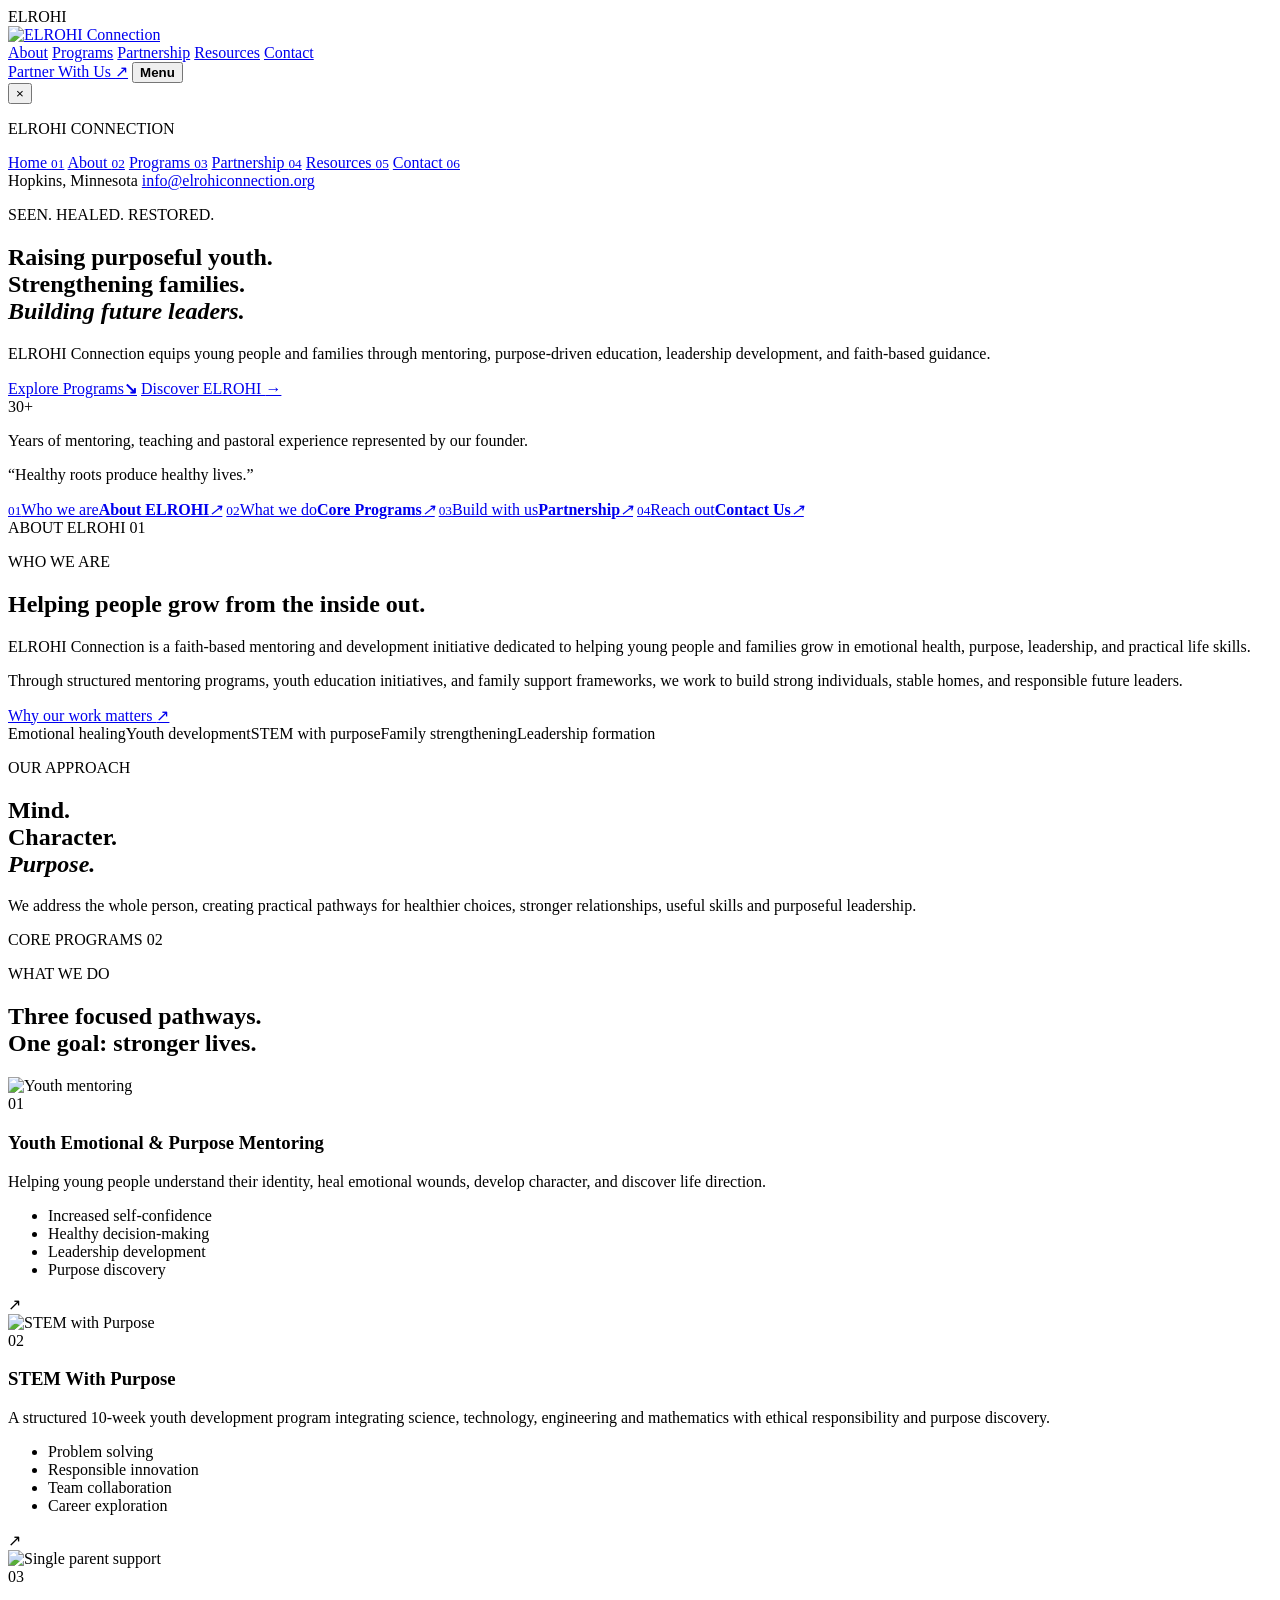
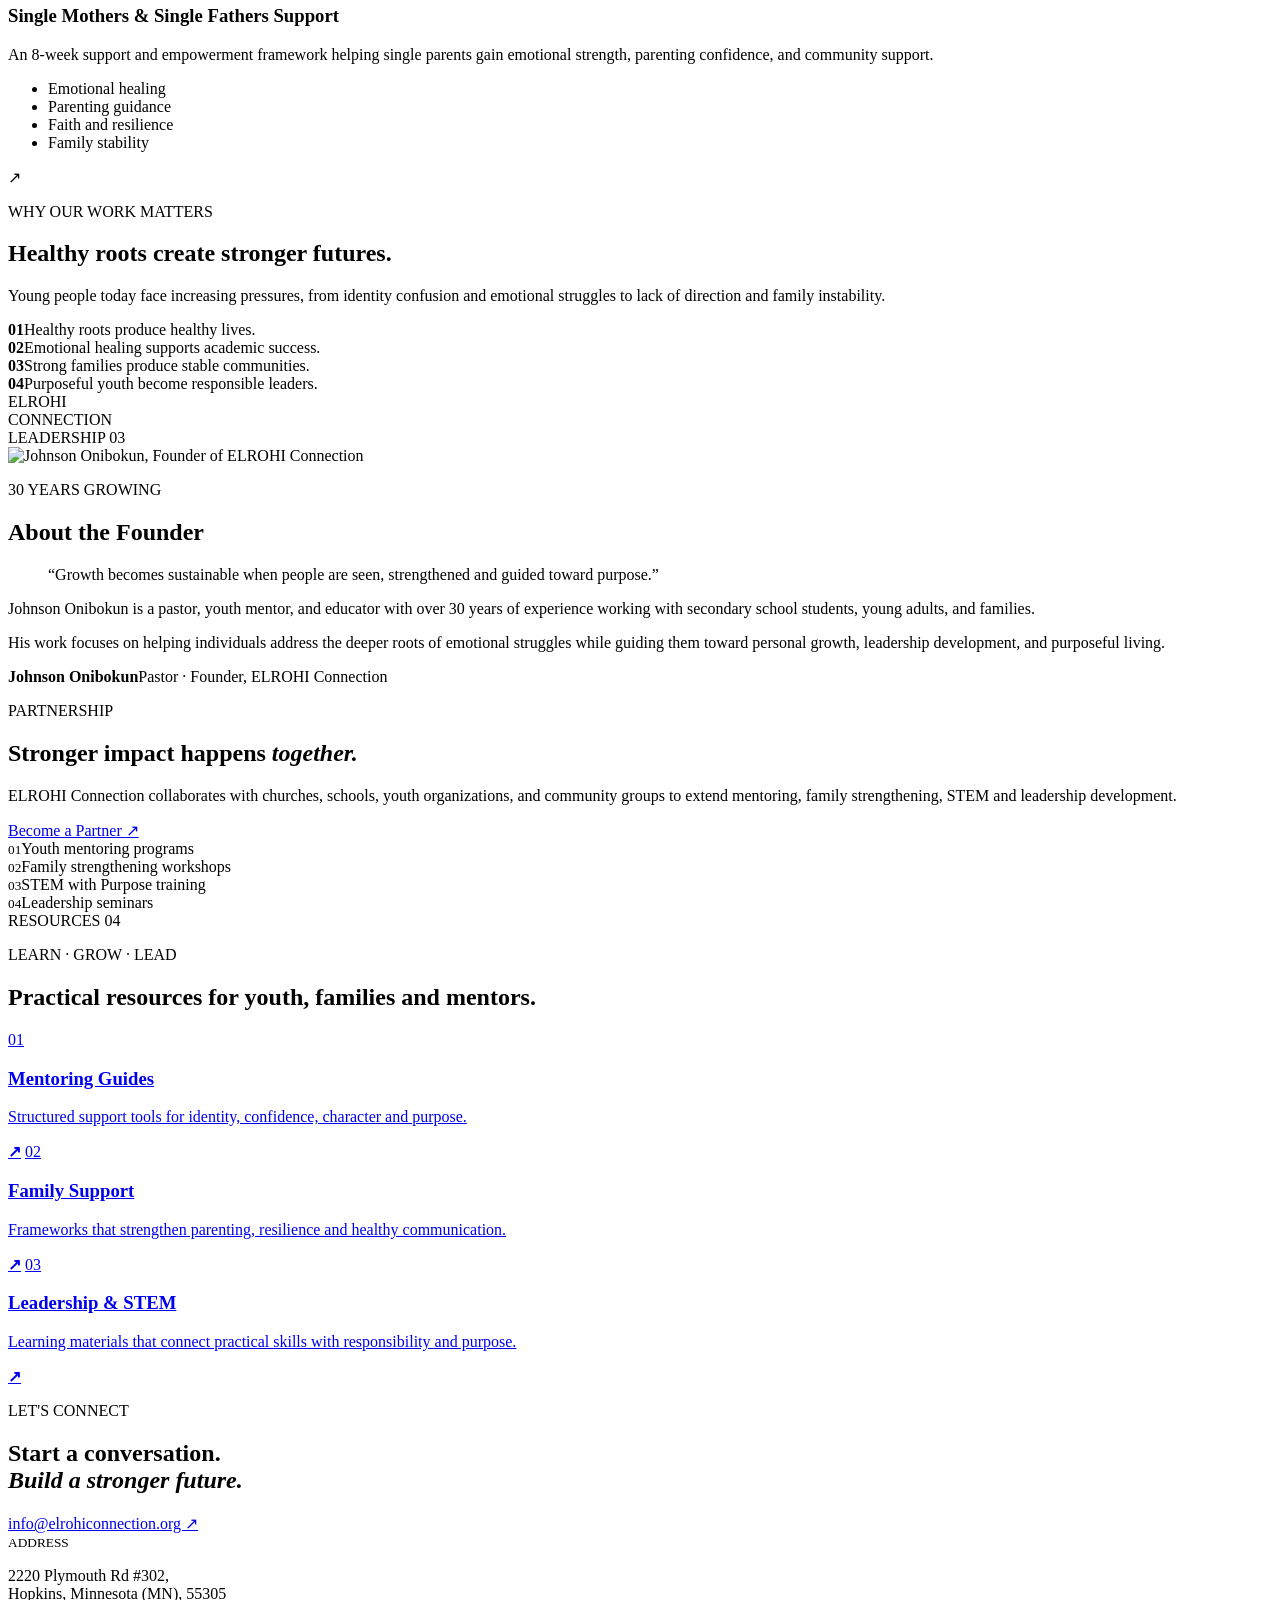
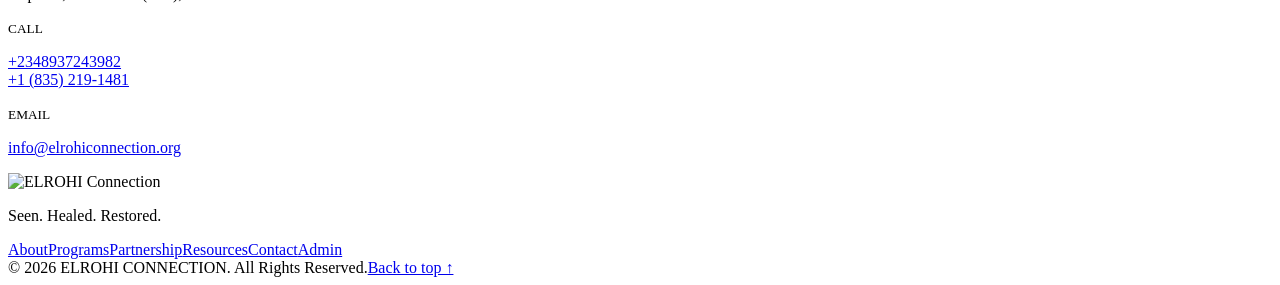
==== index.html @ 13459996 "Add ELROHI homepage" ====
<!doctype html>
<html lang="en">
<head>
  <meta charset="utf-8" />
  <meta name="viewport" content="width=device-width,initial-scale=1" />
  <meta name="description" content="ELROHI Connection helps young people and families grow in emotional health, purpose, leadership and practical life skills." />
  <title>ELROHI Connection | Seen. Healed. Restored.</title>
  <link rel="stylesheet" href="styles.css" />
</head>
<body>
  <div class="page-loader" id="loader"><span>ELROHI</span></div>

  <header class="site-header" id="top">
    <a class="brand" href="#home" aria-label="ELROHI Connection home">
      <img src="assets/logo.webp" alt="ELROHI Connection" />
    </a>
    <nav class="desktop-nav" aria-label="Primary navigation">
      <a href="#about">About</a>
      <a href="#programs">Programs</a>
      <a href="#partnership">Partnership</a>
      <a href="#resources">Resources</a>
      <a href="#contact">Contact</a>
    </nav>
    <div class="header-actions">
      <a href="#partnership" class="text-link">Partner With Us <span>↗</span></a>
      <button class="menu-button" id="menuButton" aria-expanded="false" aria-controls="mobileMenu">
        <span></span><span></span>
        <b>Menu</b>
      </button>
    </div>
  </header>

  <aside class="mobile-menu" id="mobileMenu" aria-hidden="true">
    <div class="menu-panel">
      <button class="menu-close" id="menuClose" aria-label="Close menu">×</button>
      <p class="eyebrow">ELROHI CONNECTION</p>
      <nav>
        <a href="#home">Home <small>01</small></a>
        <a href="#about">About <small>02</small></a>
        <a href="#programs">Programs <small>03</small></a>
        <a href="#partnership">Partnership <small>04</small></a>
        <a href="#resources">Resources <small>05</small></a>
        <a href="#contact">Contact <small>06</small></a>
      </nav>
      <div class="menu-meta">
        <span>Hopkins, Minnesota</span>
        <a href="mailto:info@elrohiconnection.org">info@elrohiconnection.org</a>
      </div>
    </div>
  </aside>

  <main>
    <section class="hero" id="home">
      <div class="hero-bg"></div>
      <div class="hero-grid">
        <div class="hero-copy reveal">
          <p class="eyebrow light">SEEN. HEALED. RESTORED.</p>
          <h1>Raising purposeful youth.<br>Strengthening families.<br><em>Building future leaders.</em></h1>
          <p class="hero-lede">ELROHI Connection equips young people and families through mentoring, purpose-driven education, leadership development, and faith-based guidance.</p>
          <div class="hero-cta">
            <a href="#programs" class="circle-link"><span>Explore Programs</span><b>↘</b></a>
            <a href="#about" class="simple-link">Discover ELROHI <span>→</span></a>
          </div>
        </div>
        <div class="hero-side reveal delay-1">
          <div class="hero-number">30+</div>
          <p>Years of mentoring, teaching and pastoral experience represented by our founder.</p>
          <div class="hero-line"></div>
          <p class="quote">“Healthy roots produce healthy lives.”</p>
        </div>
      </div>
      <div class="hero-panels">
        <a href="#about" class="hero-panel"><small>01</small><span>Who we are</span><strong>About ELROHI</strong><i>↗</i></a>
        <a href="#programs" class="hero-panel"><small>02</small><span>What we do</span><strong>Core Programs</strong><i>↗</i></a>
        <a href="#partnership" class="hero-panel"><small>03</small><span>Build with us</span><strong>Partnership</strong><i>↗</i></a>
        <a href="#contact" class="hero-panel"><small>04</small><span>Reach out</span><strong>Contact Us</strong><i>↗</i></a>
      </div>
    </section>

    <section class="section intro" id="about">
      <div class="section-kicker">ABOUT ELROHI <span>01</span></div>
      <div class="intro-grid">
        <div class="intro-title reveal">
          <p class="eyebrow">WHO WE ARE</p>
          <h2>Helping people grow from the inside out.</h2>
        </div>
        <div class="intro-copy reveal delay-1">
          <p class="lead">ELROHI Connection is a faith-based mentoring and development initiative dedicated to helping young people and families grow in emotional health, purpose, leadership, and practical life skills.</p>
          <p>Through structured mentoring programs, youth education initiatives, and family support frameworks, we work to build strong individuals, stable homes, and responsible future leaders.</p>
          <a class="underline-link" href="#purpose">Why our work matters <span>↗</span></a>
        </div>
      </div>
      <div class="values-strip reveal">
        <span>Emotional healing</span><span>Youth development</span><span>STEM with purpose</span><span>Family strengthening</span><span>Leadership formation</span>
      </div>
    </section>

    <section class="visual-statement">
      <div class="visual-image" style="background-image:url('https://images.pexels.com/photos/5306438/pexels-photo-5306438.jpeg?auto=compress&cs=tinysrgb&w=1600')"></div>
      <div class="visual-copy reveal">
        <p class="eyebrow light">OUR APPROACH</p>
        <h2>Mind.<br>Character.<br><em>Purpose.</em></h2>
        <p>We address the whole person, creating practical pathways for healthier choices, stronger relationships, useful skills and purposeful leadership.</p>
      </div>
    </section>

    <section class="section programs" id="programs">
      <div class="section-kicker">CORE PROGRAMS <span>02</span></div>
      <div class="programs-head reveal">
        <p class="eyebrow">WHAT WE DO</p>
        <h2>Three focused pathways.<br>One goal: stronger lives.</h2>
      </div>
      <div class="program-list">
        <article class="program-card reveal">
          <div class="program-image"><img src="https://images.pexels.com/photos/8419157/pexels-photo-8419157.jpeg?auto=compress&cs=tinysrgb&w=1600" alt="Youth mentoring"></div>
          <div class="program-num">01</div>
          <div class="program-content">
            <h3>Youth Emotional & Purpose Mentoring</h3>
            <p>Helping young people understand their identity, heal emotional wounds, develop character, and discover life direction.</p>
            <ul><li>Increased self-confidence</li><li>Healthy decision-making</li><li>Leadership development</li><li>Purpose discovery</li></ul>
          </div>
          <span class="card-arrow">↗</span>
        </article>
        <article class="program-card reveal delay-1">
          <div class="program-image"><img src="https://images.pexels.com/photos/7869041/pexels-photo-7869041.jpeg?auto=compress&cs=tinysrgb&w=1600" alt="STEM with Purpose"></div>
          <div class="program-num">02</div>
          <div class="program-content">
            <h3>STEM With Purpose</h3>
            <p>A structured 10-week youth development program integrating science, technology, engineering and mathematics with ethical responsibility and purpose discovery.</p>
            <ul><li>Problem solving</li><li>Responsible innovation</li><li>Team collaboration</li><li>Career exploration</li></ul>
          </div>
          <span class="card-arrow">↗</span>
        </article>
        <article class="program-card reveal delay-2">
          <div class="program-image"><img src="https://images.pexels.com/photos/5336930/pexels-photo-5336930.jpeg?auto=compress&cs=tinysrgb&w=1600" alt="Single parent support"></div>
          <div class="program-num">03</div>
          <div class="program-content">
            <h3>Single Mothers & Single Fathers Support</h3>
            <p>An 8-week support and empowerment framework helping single parents gain emotional strength, parenting confidence, and community support.</p>
            <ul><li>Emotional healing</li><li>Parenting guidance</li><li>Faith and resilience</li><li>Family stability</li></ul>
          </div>
          <span class="card-arrow">↗</span>
        </article>
      </div>
    </section>

    <section class="purpose" id="purpose">
      <div class="purpose-copy reveal">
        <p class="eyebrow">WHY OUR WORK MATTERS</p>
        <h2>Healthy roots create stronger futures.</h2>
        <p>Young people today face increasing pressures, from identity confusion and emotional struggles to lack of direction and family instability.</p>
        <div class="beliefs">
          <div><b>01</b><span>Healthy roots produce healthy lives.</span></div>
          <div><b>02</b><span>Emotional healing supports academic success.</span></div>
          <div><b>03</b><span>Strong families produce stable communities.</span></div>
          <div><b>04</b><span>Purposeful youth become responsible leaders.</span></div>
        </div>
      </div>
      <div class="purpose-photo" style="background-image:url('https://images.pexels.com/photos/8101929/pexels-photo-8101929.jpeg?auto=compress&cs=tinysrgb&w=1600')"><span>ELROHI<br>CONNECTION</span></div>
    </section>

    <section class="founder section" id="founder">
      <div class="section-kicker">LEADERSHIP <span>03</span></div>
      <div class="founder-grid">
        <div class="founder-photo reveal"><img src="assets/founder.webp" alt="Johnson Onibokun, Founder of ELROHI Connection"></div>
        <div class="founder-copy reveal delay-1">
          <p class="eyebrow">30 YEARS GROWING</p>
          <h2>About the Founder</h2>
          <blockquote>“Growth becomes sustainable when people are seen, strengthened and guided toward purpose.”</blockquote>
          <p>Johnson Onibokun is a pastor, youth mentor, and educator with over 30 years of experience working with secondary school students, young adults, and families.</p>
          <p>His work focuses on helping individuals address the deeper roots of emotional struggles while guiding them toward personal growth, leadership development, and purposeful living.</p>
          <div class="signature"><strong>Johnson Onibokun</strong><span>Pastor · Founder, ELROHI Connection</span></div>
        </div>
      </div>
    </section>

    <section class="partnership" id="partnership">
      <div class="partnership-grid">
        <div class="partner-copy reveal">
          <p class="eyebrow light">PARTNERSHIP</p>
          <h2>Stronger impact happens <em>together.</em></h2>
          <p>ELROHI Connection collaborates with churches, schools, youth organizations, and community groups to extend mentoring, family strengthening, STEM and leadership development.</p>
          <a class="button-light" href="partner.html">Become a Partner <span>↗</span></a>
        </div>
        <div class="partner-options reveal delay-1">
          <div><small>01</small><span>Youth mentoring programs</span></div>
          <div><small>02</small><span>Family strengthening workshops</span></div>
          <div><small>03</small><span>STEM with Purpose training</span></div>
          <div><small>04</small><span>Leadership seminars</span></div>
        </div>
      </div>
    </section>

    <section class="resources section" id="resources">
      <div class="section-kicker">RESOURCES <span>04</span></div>
      <div class="resource-grid">
        <div class="resource-intro reveal"><p class="eyebrow">LEARN · GROW · LEAD</p><h2>Practical resources for youth, families and mentors.</h2></div>
        <a class="resource-item reveal" href="mentoring-guides.html"><span>01</span><div><h3>Mentoring Guides</h3><p>Structured support tools for identity, confidence, character and purpose.</p></div><b>↗</b></a>
        <a class="resource-item reveal delay-1" href="family-support.html"><span>02</span><div><h3>Family Support</h3><p>Frameworks that strengthen parenting, resilience and healthy communication.</p></div><b>↗</b></a>
        <a class="resource-item reveal delay-2" href="leadership-stem.html"><span>03</span><div><h3>Leadership & STEM</h3><p>Learning materials that connect practical skills with responsibility and purpose.</p></div><b>↗</b></a>
      </div>
    </section>

    <section class="contact" id="contact">
      <div class="contact-main reveal">
        <p class="eyebrow light">LET'S CONNECT</p>
        <h2>Start a conversation.<br><em>Build a stronger future.</em></h2>
        <a href="mailto:info@elrohiconnection.org" class="contact-mail">info@elrohiconnection.org <span>↗</span></a>
      </div>
      <div class="contact-info">
        <div><small>ADDRESS</small><p>2220 Plymouth Rd #302,<br>Hopkins, Minnesota (MN), 55305</p></div>
        <div><small>CALL</small><p><a href="tel:+2348937243982">+2348937243982</a><br><a href="tel:+18352191481">+1 (835) 219-1481</a></p></div>
        <div><small>EMAIL</small><p><a href="mailto:info@elrohiconnection.org">info@elrohiconnection.org</a></p></div>
      </div>
    </section>
  </main>

  <footer>
    <div class="footer-brand"><img src="assets/logo.webp" alt="ELROHI Connection"><p>Seen. Healed. Restored.</p></div>
    <div class="footer-nav"><a href="#about">About</a><a href="#programs">Programs</a><a href="#partnership">Partnership</a><a href="#resources">Resources</a><a href="#contact">Contact</a><a href="admin.html" class="admin-footer-link">Admin</a></div>
    <div class="footer-bottom"><span>© 2026 ELROHI CONNECTION. All Rights Reserved.</span><a href="#top">Back to top ↑</a></div>
  </footer>

  <script src="script.js"></script>
</body>
</html>
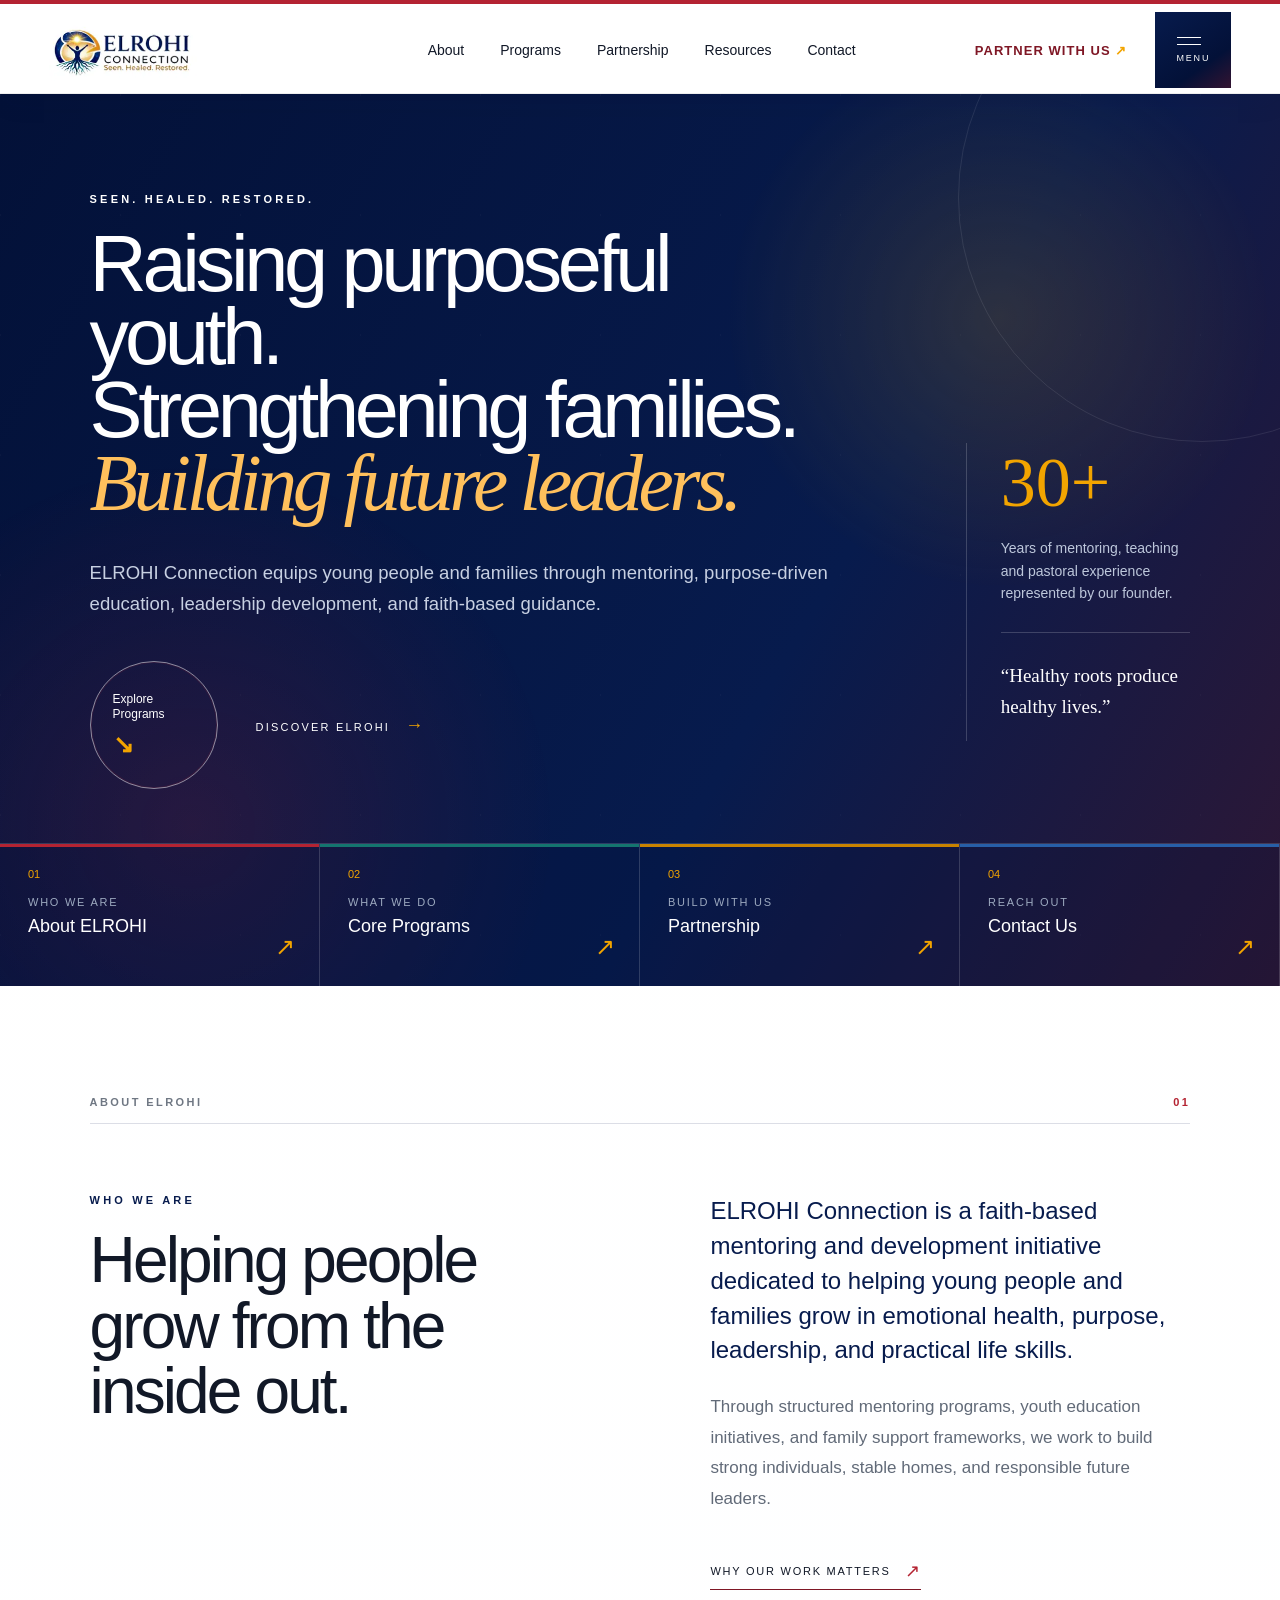
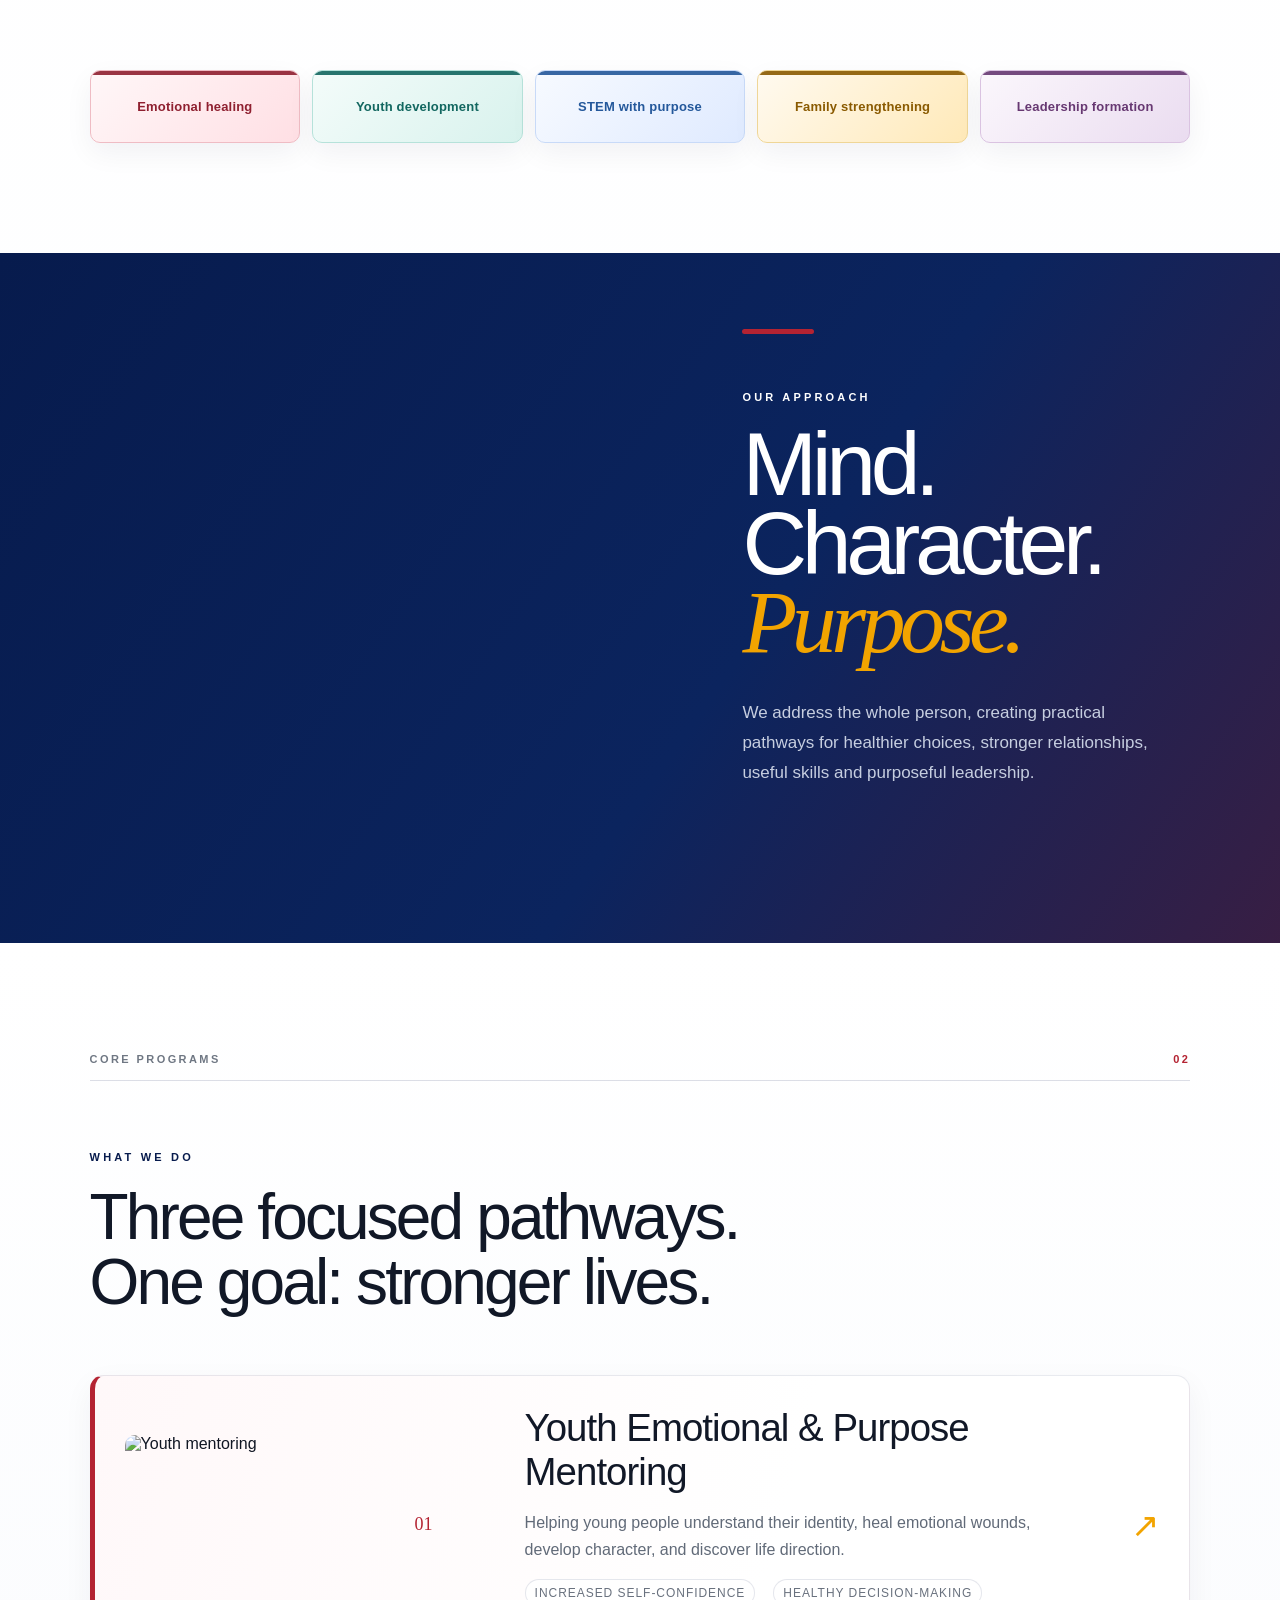
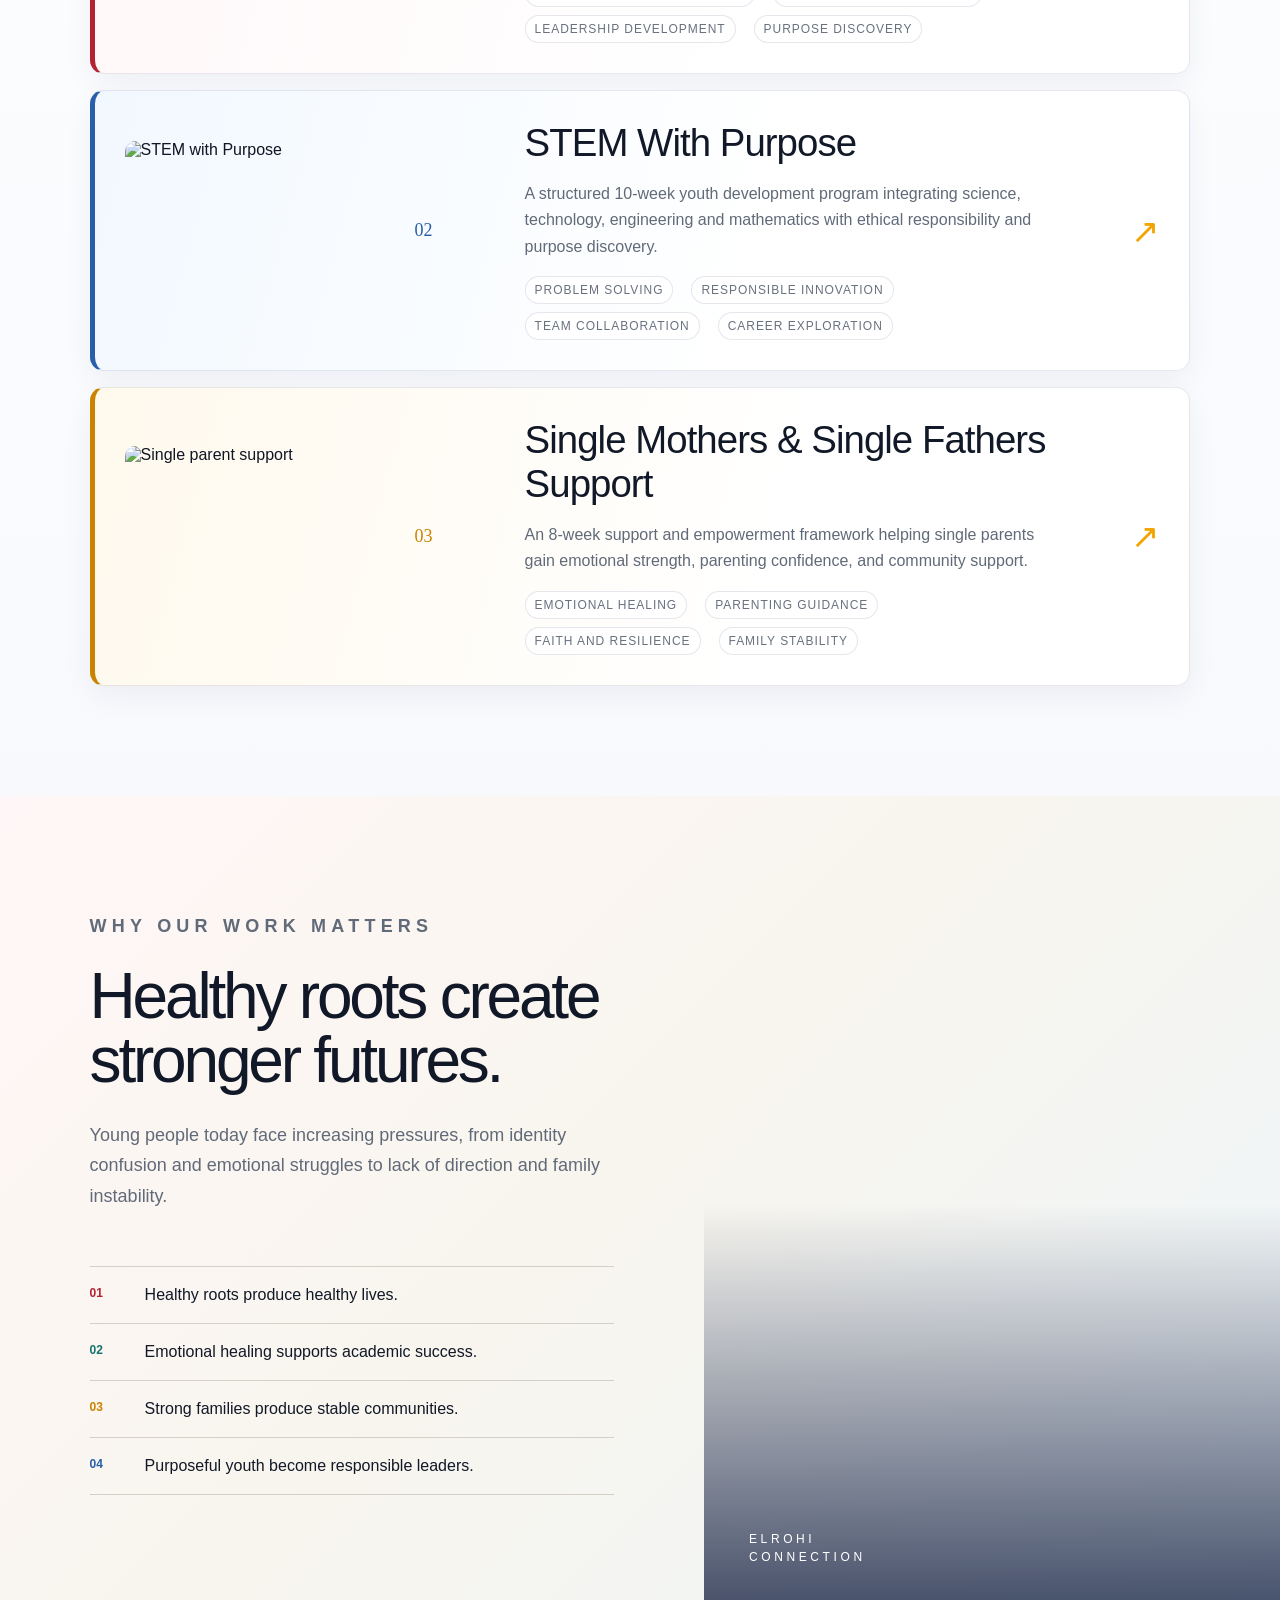
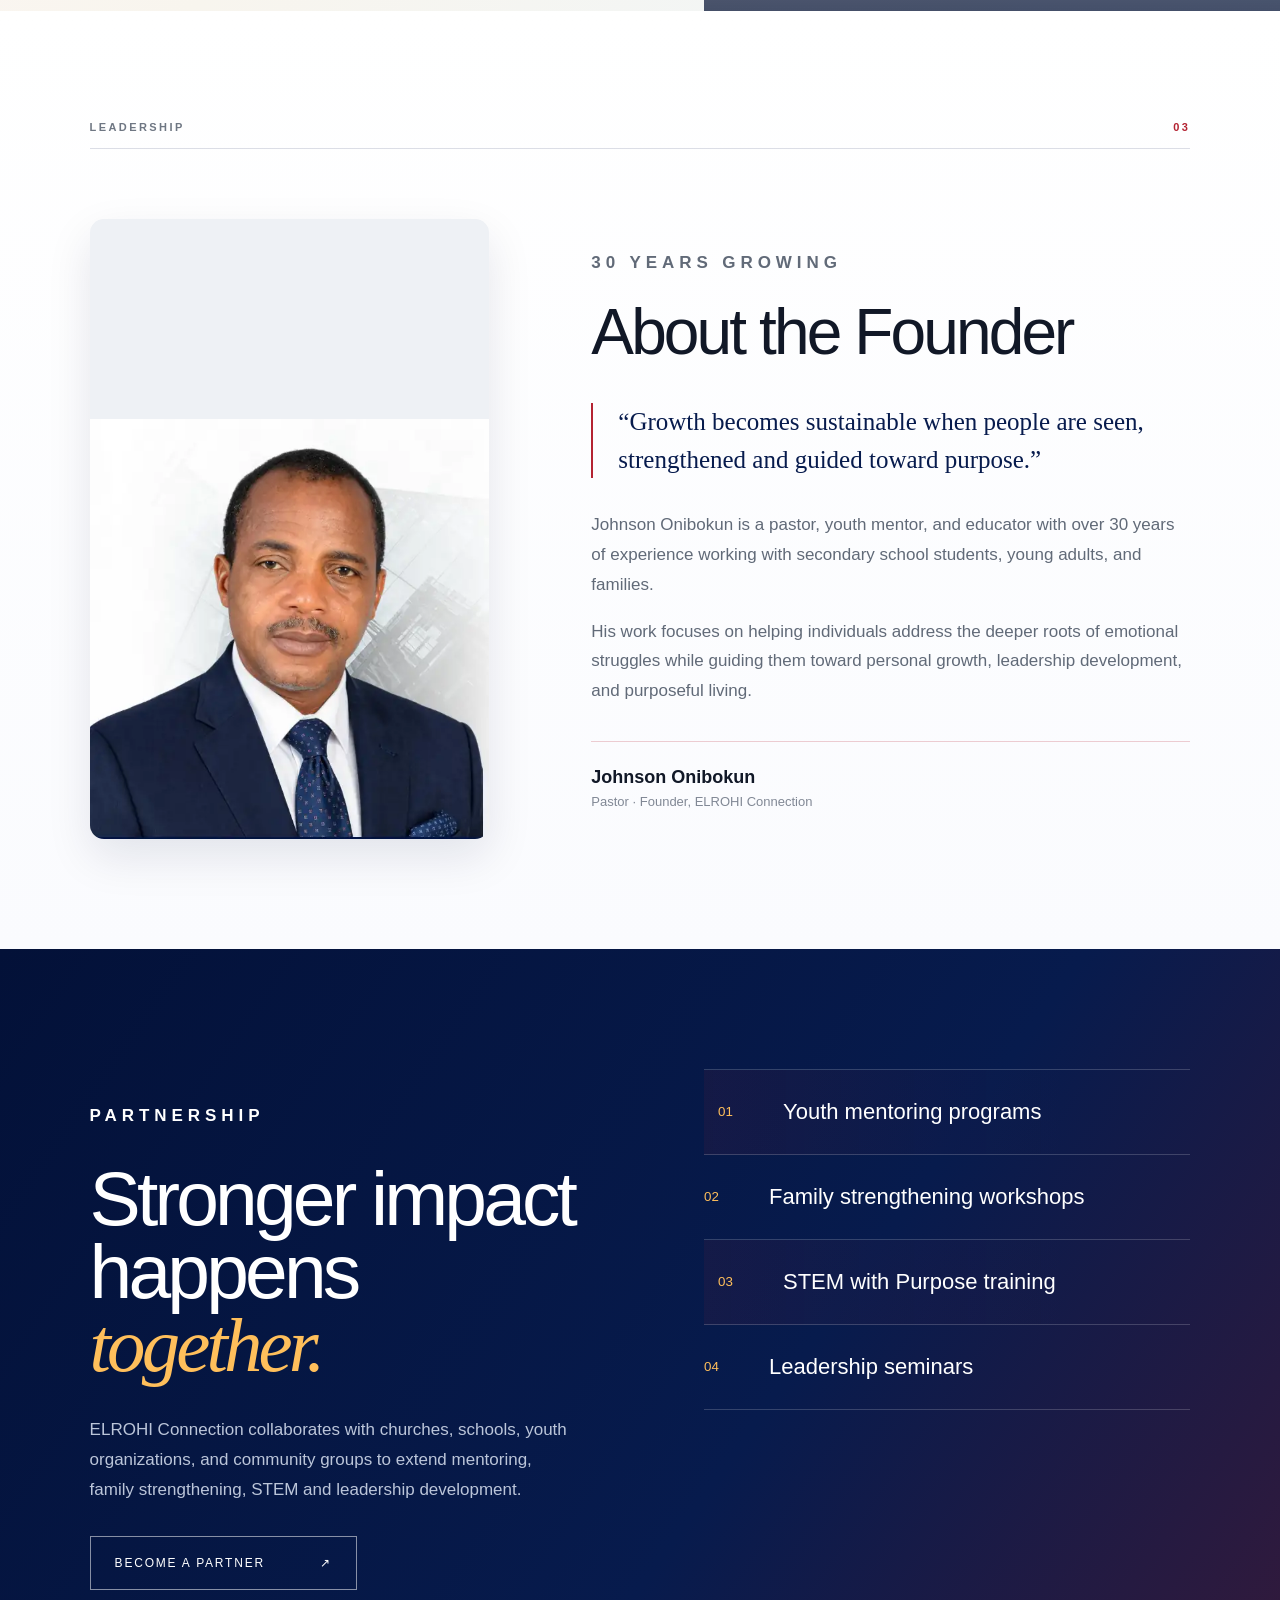
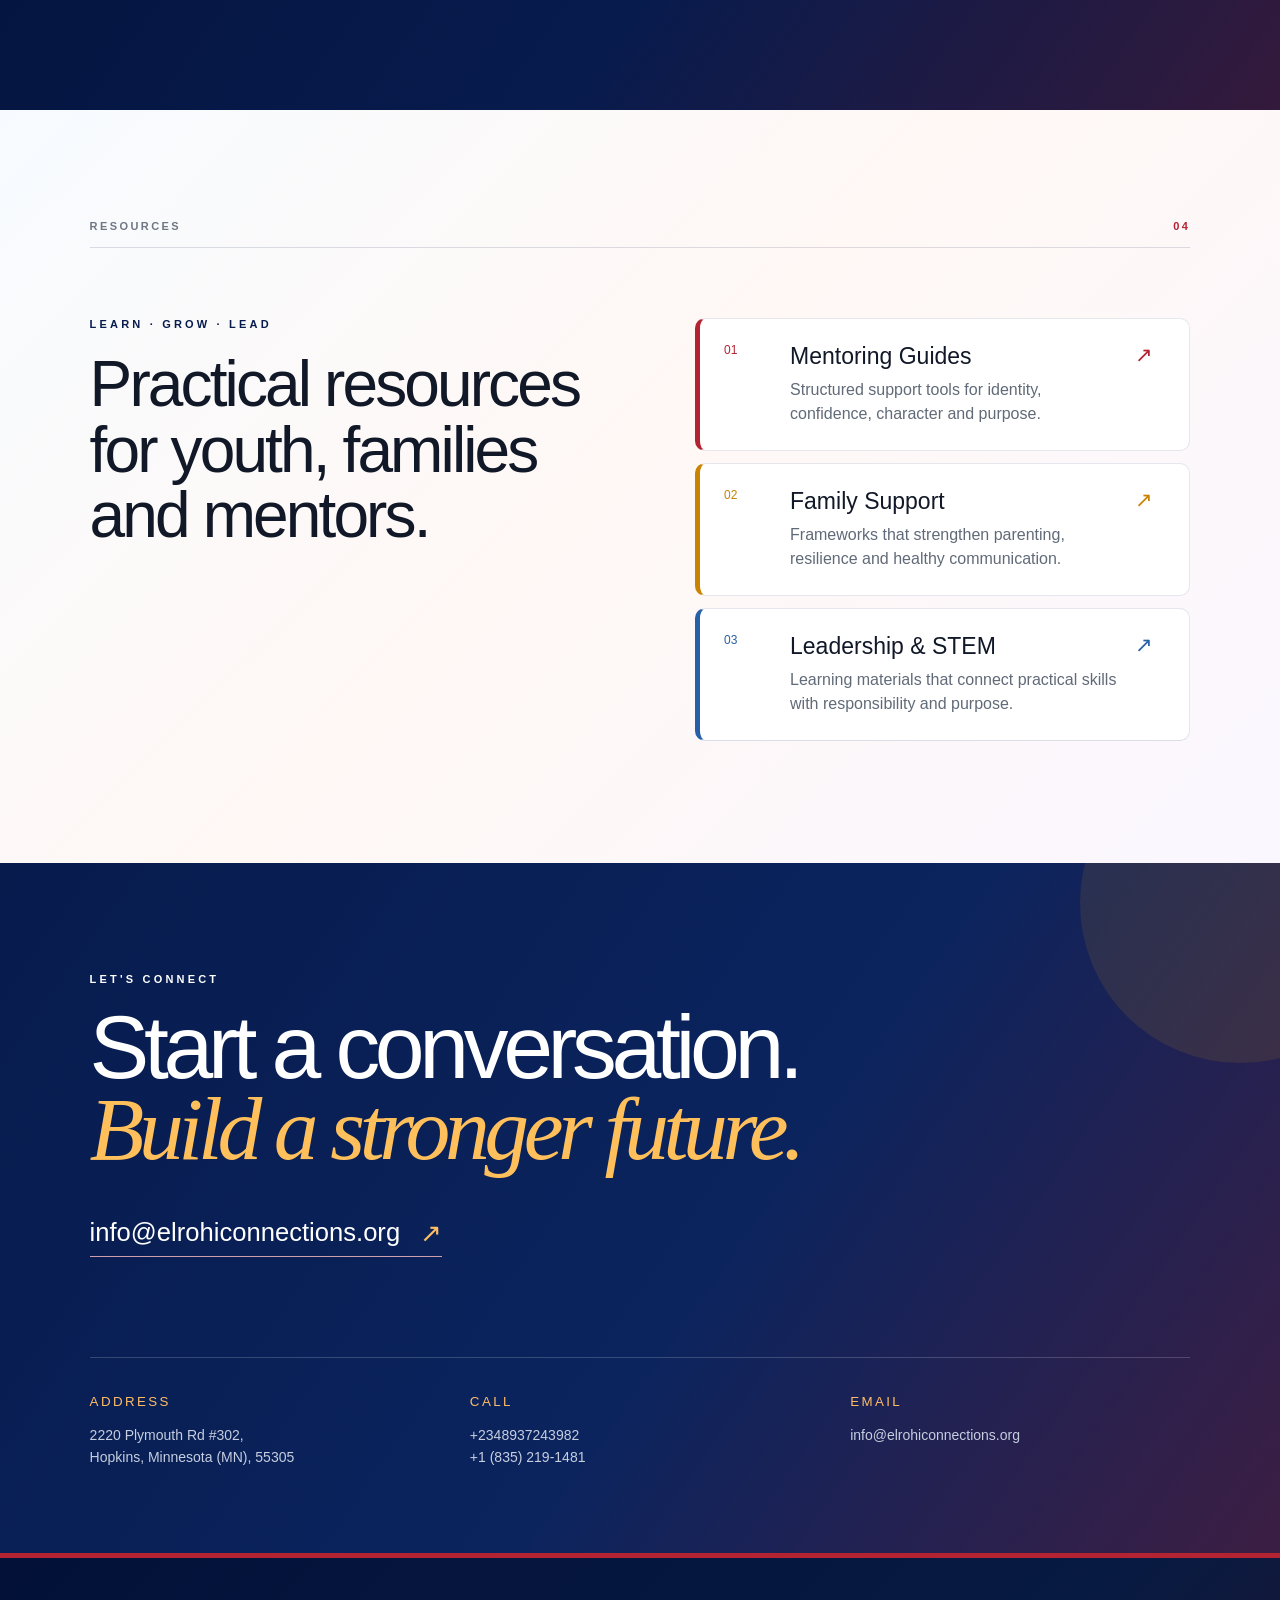
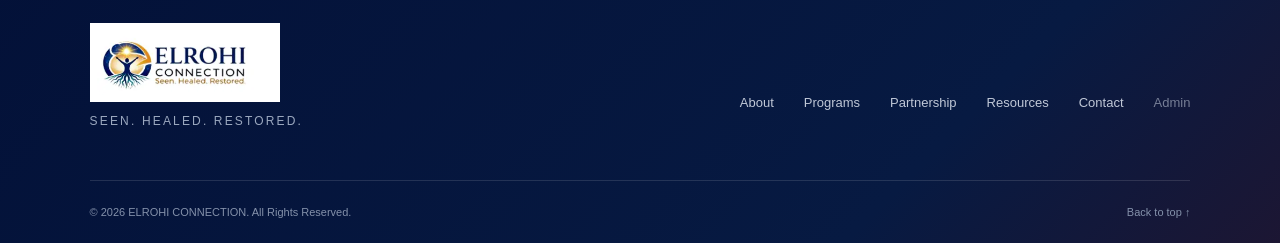
==== commit 1d751736: "Update ELROHI contact email to plural domain" ====
--- a/index.html
+++ b/index.html
@@ -44,7 +44,7 @@
       </nav>
       <div class="menu-meta">
         <span>Hopkins, Minnesota</span>
-        <a href="mailto:info@elrohiconnection.org">info@elrohiconnection.org</a>
+        <a href="mailto:info@elrohiconnections.org">info@elrohiconnections.org</a>
       </div>
     </div>
   </aside>
@@ -205,12 +205,12 @@
       <div class="contact-main reveal">
         <p class="eyebrow light">LET'S CONNECT</p>
         <h2>Start a conversation.<br><em>Build a stronger future.</em></h2>
-        <a href="mailto:info@elrohiconnection.org" class="contact-mail">info@elrohiconnection.org <span>↗</span></a>
+        <a href="mailto:info@elrohiconnections.org" class="contact-mail">info@elrohiconnections.org <span>↗</span></a>
       </div>
       <div class="contact-info">
         <div><small>ADDRESS</small><p>2220 Plymouth Rd #302,<br>Hopkins, Minnesota (MN), 55305</p></div>
         <div><small>CALL</small><p><a href="tel:+2348937243982">+2348937243982</a><br><a href="tel:+18352191481">+1 (835) 219-1481</a></p></div>
-        <div><small>EMAIL</small><p><a href="mailto:info@elrohiconnection.org">info@elrohiconnection.org</a></p></div>
+        <div><small>EMAIL</small><p><a href="mailto:info@elrohiconnections.org">info@elrohiconnections.org</a></p></div>
       </div>
     </section>
   </main>
--- a/styles.css
+++ b/styles.css
@@ -0,0 +1,7 @@
+@import url('styles-1.css');
+@import url('styles-2.css');
+@import url('styles-3.css');
+@import url('styles-4.css');
+@import url('styles-5.css');
+@import url('styles-6.css');
+@import url('styles-7.css');
